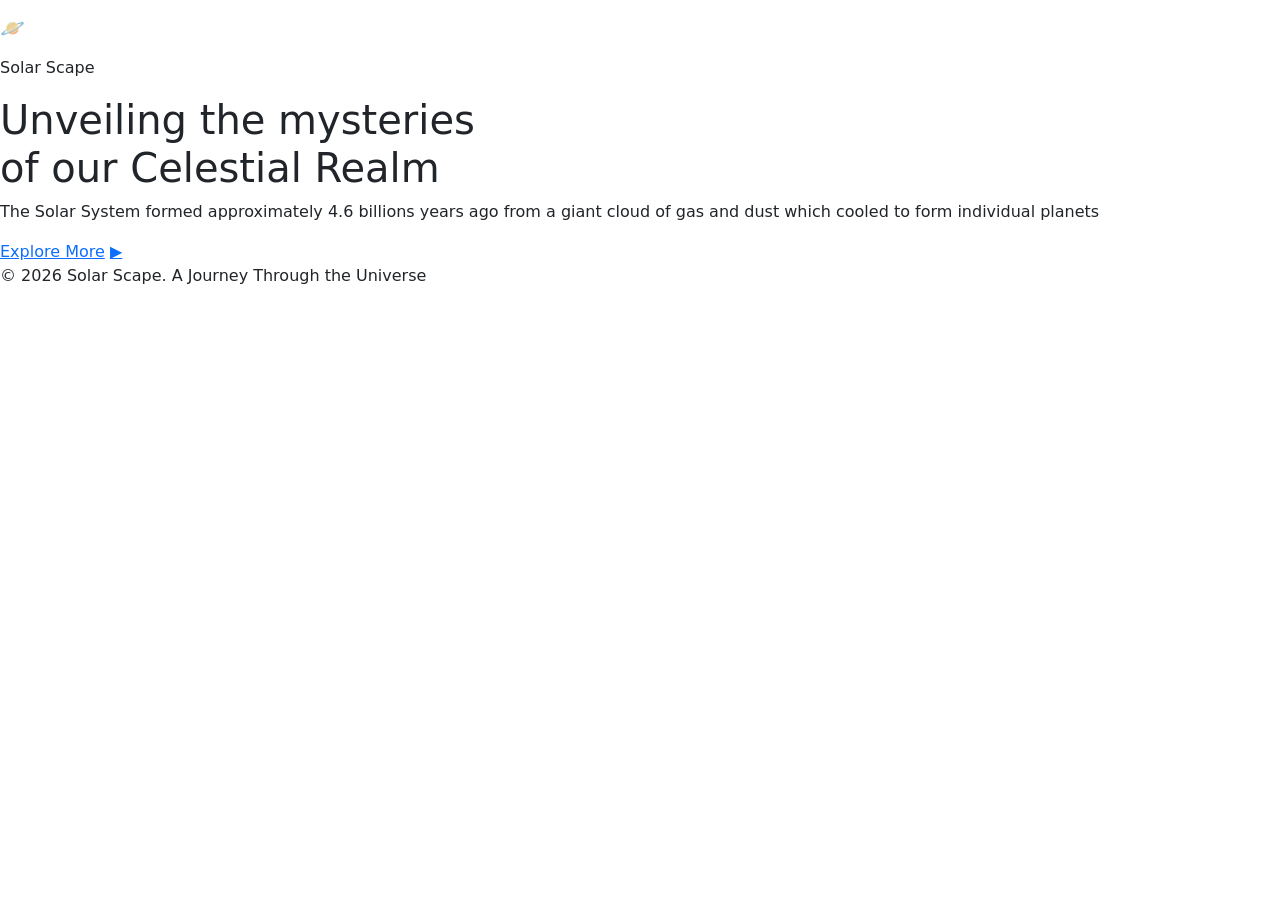
==== Index.HTML @ e8e217c3 "Classwork" ====
<!DOCTYPE html>
<html>
    <head>
        <title>Celestial Showcase</title>
        <link href="https://fonts.googleapis.com/css2?family=Poppins:wght@300;400;500;600;700&display=swap" rel="stylesheet">
        <link href="https://cdn.jsdelivr.net/npm/bootstrap@5.3.8/dist/css/bootstrap.min.css" rel="stylesheet">
        <link rel="stylesheet" href="Style.css">
    </head>
    <body>
        <main class="site-shell">
            <nav class="navbar navbar-expand-lg navbar-dark">
                <div class="container-fluid p-0">
                    <a class="navbar-brand" href="Index.HTML">
                        <span class="brand-icon orbit-logo">🪐</span>
                        Celesial Showcase
                    </a>
                    <button class="navbar-toggler" type="button" data-bs-toggle="collapse" data-bs-target="#menu">
                        <span class="navbar-toggler-icon"></span>
                    </button>
                    <div class="collapse navbar-collapse" id="menu">
                        <ul class="navbar-nav mx-auto">
                            <li class="nav-item"><a href="Index.HTML" class="nav-link active">Home</a></li>
                            <li class="nav-item"><a href="Index.HTML" class="nav-link">About</a></li>
                            <li class="nav-item"><a href="About.HTML" class="nav-link">Planets</a></li>
                            <li class="nav-item"><a href="Facts.HTML" class="nav-link">Space Facts</a></li>
                            <li class="nav-item"><a href="Contacts.HTML" class="nav-link">Contacts</a></li>
                        </ul>
                    </div>
                </div>
            </nav>
            <section class="home-hero">
                <div class="planet-hero" aria-hidden="true"></div>
                <div class="small orbit" aria-hidden="true"></div>
                <div class="home">
                    <p class="info">Solar Scape</p>
                    <h1>Unveiling the mysteries <br>of our Celestial Realm</h1>
                    <p>The Solar System formed approximately 4.6 billions years ago from a giant cloud of gas and dust which cooled to form individual planets</p>
                    <div class="actions">
                        <a href="Planets.HTML" class="outline-btn">Explore More</a>
                        <a href="Planet.HTML?name=Saturn" class="orange-btn" aria-label="Discover Saturn">▶️</a>
                    </div>
                </div>
            </section>
            <footer class="footer">
                © 2026 Solar Scape. A Journey Through the Universe
            </footer>
        </main>
        <script src="https://cdn.jsdelivr.net/npm/bootstrap@5.3.8/dist/js/bootstrap.bundle.min.js"></script>
    </body>
</html>
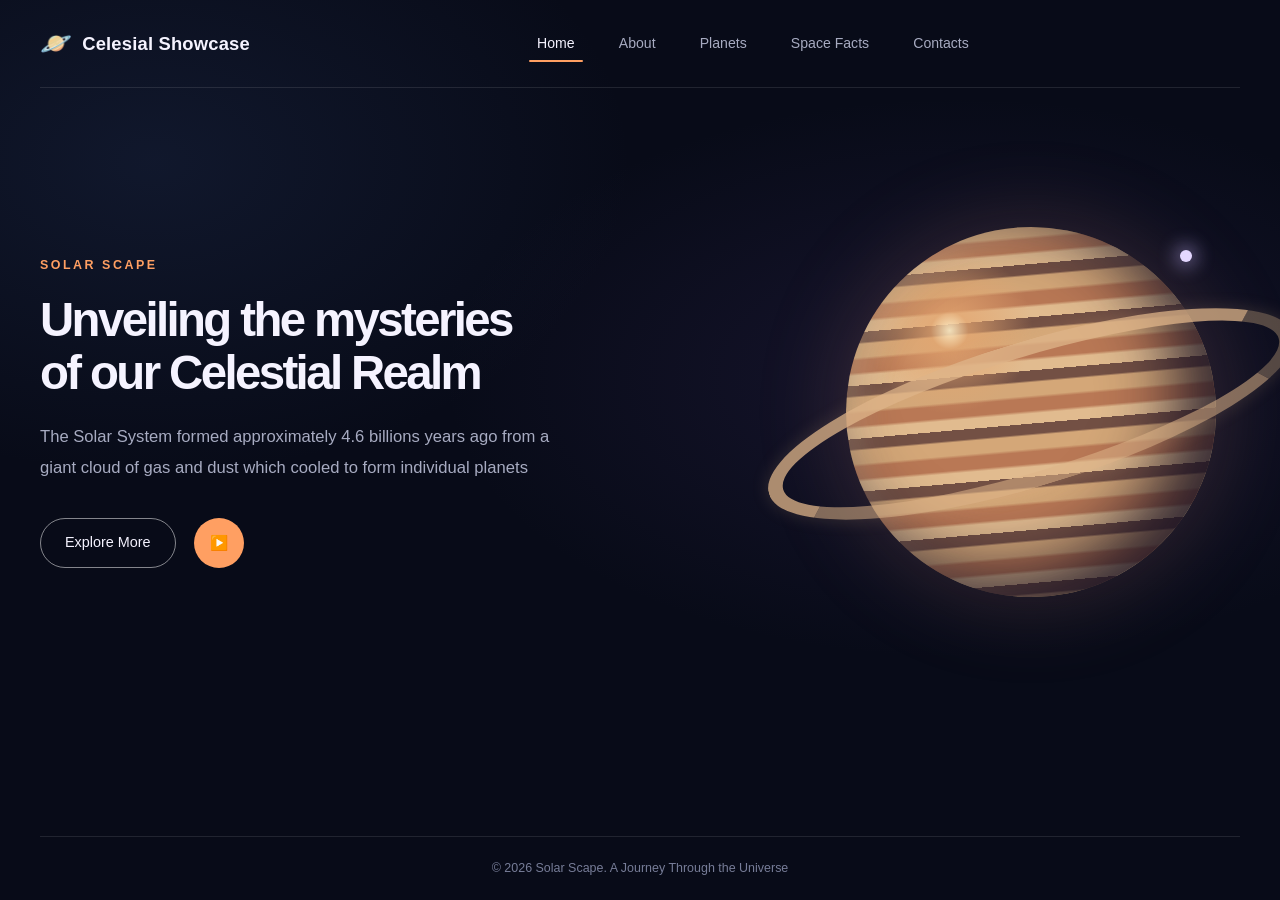
==== commit a70c7767: "About page work" ====
--- a/Index.HTML
+++ b/Index.HTML
@@ -20,8 +20,8 @@
                     <div class="collapse navbar-collapse" id="menu">
                         <ul class="navbar-nav mx-auto">
                             <li class="nav-item"><a href="Index.HTML" class="nav-link active">Home</a></li>
-                            <li class="nav-item"><a href="Index.HTML" class="nav-link">About</a></li>
-                            <li class="nav-item"><a href="About.HTML" class="nav-link">Planets</a></li>
+                            <li class="nav-item"><a href="About.HTML" class="nav-link">About</a></li>
+                            <li class="nav-item"><a href="Planets.HTML" class="nav-link">Planets</a></li>
                             <li class="nav-item"><a href="Facts.HTML" class="nav-link">Space Facts</a></li>
                             <li class="nav-item"><a href="Contacts.HTML" class="nav-link">Contacts</a></li>
                         </ul>
--- a/Style.css
+++ b/Style.css
@@ -0,0 +1,331 @@
+:root {
+    color-scheme: dark;
+    --color-background: #080b18;
+    --color-surface: rgba(17, 22, 42, 0.76);
+    --color-text: #f5f3ff;
+    --color-muted: #a7abc1;
+    --color-accent: #ff9f62;
+}
+
+* {
+    box-sizing: border-box;
+}
+
+body {
+    min-width: 320px;
+    min-height: 100vh;
+    margin: 0;
+    color: var(--color-text);
+    background:
+        radial-gradient(ellipse at 75% 42%, rgba(80, 57, 126, 0.2), transparent 38%),
+        radial-gradient(ellipse at 12% 18%, rgba(55, 81, 137, 0.18), transparent 30%),
+        var(--color-background);
+    font-family: "Poppins", sans-serif;
+}
+
+.site-shell {
+    display: flex;
+    min-height: 100vh;
+    flex-direction: column;
+    overflow: hidden;
+}
+
+.navbar {
+    z-index: 2;
+    width: min(100% - 64px, 1200px);
+    min-height: 88px;
+    margin: 0 auto;
+    border-bottom: 1px solid rgba(255, 255, 255, 0.1);
+}
+
+.navbar-brand {
+    display: inline-flex;
+    align-items: center;
+    gap: 10px;
+    color: var(--color-text);
+    font-size: 1.15rem;
+    font-weight: 600;
+    letter-spacing: 0.01em;
+}
+
+.navbar-brand:hover,
+.navbar-brand:focus {
+    color: #fff;
+}
+
+.brand-icon {
+    font-size: 1.6rem;
+}
+
+.navbar-nav {
+    gap: clamp(12px, 2.2vw, 32px);
+}
+
+.navbar .nav-link {
+    position: relative;
+    padding: 10px 0;
+    color: var(--color-muted);
+    font-size: 0.88rem;
+    transition: color 180ms ease;
+}
+
+.navbar .nav-link:hover,
+.navbar .nav-link:focus,
+.navbar .nav-link.active {
+    color: var(--color-text);
+}
+
+.navbar .nav-link.active::after {
+    position: absolute;
+    right: 0;
+    bottom: 2px;
+    left: 0;
+    height: 2px;
+    border-radius: 2px;
+    background: var(--color-accent);
+    content: "";
+}
+
+.navbar-toggler {
+    border-color: rgba(255, 255, 255, 0.3);
+}
+
+.navbar-toggler:focus {
+    box-shadow: 0 0 0 0.2rem rgba(255, 159, 98, 0.25);
+}
+
+.home-hero {
+    position: relative;
+    display: flex;
+    width: min(100% - 64px, 1200px);
+    min-height: clamp(560px, 72vh, 760px);
+    align-items: center;
+    margin: 0 auto;
+}
+
+.home {
+    position: relative;
+    z-index: 1;
+    width: min(62%, 720px);
+    padding: 72px 0;
+}
+
+.info {
+    margin: 0 0 18px;
+    color: var(--color-accent);
+    font-size: 0.78rem;
+    font-weight: 600;
+    letter-spacing: 0.2em;
+    text-transform: uppercase;
+}
+
+.home h1 {
+    max-width: 650px;
+    margin: 0 0 22px;
+    font-size: clamp(2.6rem, 3.7vw, 3.35rem);
+    font-weight: 600;
+    letter-spacing: -0.055em;
+    line-height: 1.12;
+}
+
+.home > p:not(.info) {
+    max-width: 540px;
+    margin: 0;
+    color: var(--color-muted);
+    font-size: clamp(0.95rem, 1.3vw, 1.08rem);
+    line-height: 1.9;
+}
+
+.actions {
+    display: flex;
+    align-items: center;
+    gap: 18px;
+    margin-top: 34px;
+}
+
+.outline-btn,
+.orange-btn {
+    display: inline-flex;
+    align-items: center;
+    justify-content: center;
+    text-decoration: none;
+    transition: transform 180ms ease, background-color 180ms ease, border-color 180ms ease;
+}
+
+.outline-btn {
+    min-height: 50px;
+    padding: 0 24px;
+    border: 1px solid rgba(255, 255, 255, 0.5);
+    border-radius: 999px;
+    color: var(--color-text);
+    font-size: 0.9rem;
+    font-weight: 500;
+}
+
+.outline-btn:hover,
+.outline-btn:focus {
+    transform: translateY(-2px);
+    border-color: var(--color-accent);
+    color: #fff;
+}
+
+.orange-btn {
+    width: 50px;
+    height: 50px;
+    border-radius: 50%;
+    background: var(--color-accent);
+    color: #17101a;
+    font-size: 0.92rem;
+}
+
+.orange-btn:hover,
+.orange-btn:focus {
+    transform: translateY(-2px) scale(1.05);
+    background: #ffb17f;
+    color: #17101a;
+}
+
+.planet-hero {
+    position: absolute;
+    top: 50%;
+    right: 2%;
+    width: clamp(250px, 31vw, 370px);
+    aspect-ratio: 1;
+    isolation: isolate;
+    transform: translateY(-50%);
+    border-radius: 50%;
+    background:
+        radial-gradient(ellipse at 28% 28%, rgba(255, 239, 199, 0.9) 0%, rgba(228, 166, 112, 0.72) 5%, transparent 22%),
+        repeating-linear-gradient(175deg, #735044 0 10px, #d4a778 12px 25px, #b97855 28px 40px, #e1bb8f 43px 53px);
+    box-shadow:
+        inset -35px -20px 70px rgba(15, 11, 31, 0.85),
+        inset 10px 8px 30px rgba(255, 227, 181, 0.28),
+        0 0 90px rgba(202, 132, 112, 0.22);
+}
+
+.planet-hero::before {
+    position: absolute;
+    z-index: -1;
+    top: 31%;
+    left: -24%;
+    width: 148%;
+    height: 39%;
+    transform: rotate(-17deg);
+    border: 15px solid rgba(223, 181, 137, 0.76);
+    border-right-color: rgba(223, 181, 137, 0.35);
+    border-bottom-color: rgba(223, 181, 137, 0.55);
+    border-radius: 50%;
+    box-shadow: 0 0 18px rgba(235, 190, 143, 0.16);
+    content: "";
+}
+
+.small.orbit {
+    position: absolute;
+    top: 25%;
+    right: 4%;
+    width: 12px;
+    height: 12px;
+    border-radius: 50%;
+    background: #e4d7ff;
+    box-shadow: 0 0 18px 5px rgba(202, 184, 255, 0.45);
+}
+
+.footer {
+    width: min(100% - 64px, 1200px);
+    margin: auto auto 0;
+    padding: 22px 0;
+    border-top: 1px solid rgba(255, 255, 255, 0.1);
+    color: #777d98;
+    font-size: 0.78rem;
+    text-align: center;
+}
+
+@media (max-width: 991.98px) {
+    .navbar {
+        width: min(100% - 40px, 1200px);
+    }
+
+    .navbar-collapse {
+        margin: 0 -12px;
+        padding: 12px 20px 20px;
+        border: 1px solid rgba(255, 255, 255, 0.1);
+        border-radius: 14px;
+        background: var(--color-surface);
+        backdrop-filter: blur(14px);
+    }
+
+    .navbar-nav {
+        align-items: flex-start;
+        gap: 4px;
+    }
+
+    .home-hero,
+    .footer {
+        width: min(100% - 40px, 1200px);
+    }
+
+    .home {
+        width: 62%;
+    }
+
+    .planet-hero {
+        right: 0;
+        width: clamp(220px, 36vw, 340px);
+        opacity: 0.82;
+    }
+}
+
+@media (max-width: 640px) {
+    .navbar {
+        min-height: 76px;
+    }
+
+    .navbar-brand {
+        font-size: 1rem;
+    }
+
+    .home-hero {
+        min-height: 670px;
+        align-items: flex-end;
+    }
+
+    .home {
+        width: 100%;
+        padding: 280px 0 52px;
+    }
+
+    .home h1 {
+        font-size: clamp(2.35rem, 10vw, 3.5rem);
+    }
+
+    .home h1 br {
+        display: none;
+    }
+
+    .planet-hero {
+        top: 30px;
+        right: 50%;
+        width: min(64vw, 260px);
+        transform: translateX(50%);
+        opacity: 0.92;
+    }
+
+    .small.orbit {
+        top: 8%;
+        right: 15%;
+    }
+
+    .footer {
+        padding: 18px 0;
+        font-size: 0.7rem;
+    }
+}
+
+@media (prefers-reduced-motion: reduce) {
+    *,
+    *::before,
+    *::after {
+        scroll-behavior: auto !important;
+        transition-duration: 0.01ms !important;
+    }
+}
